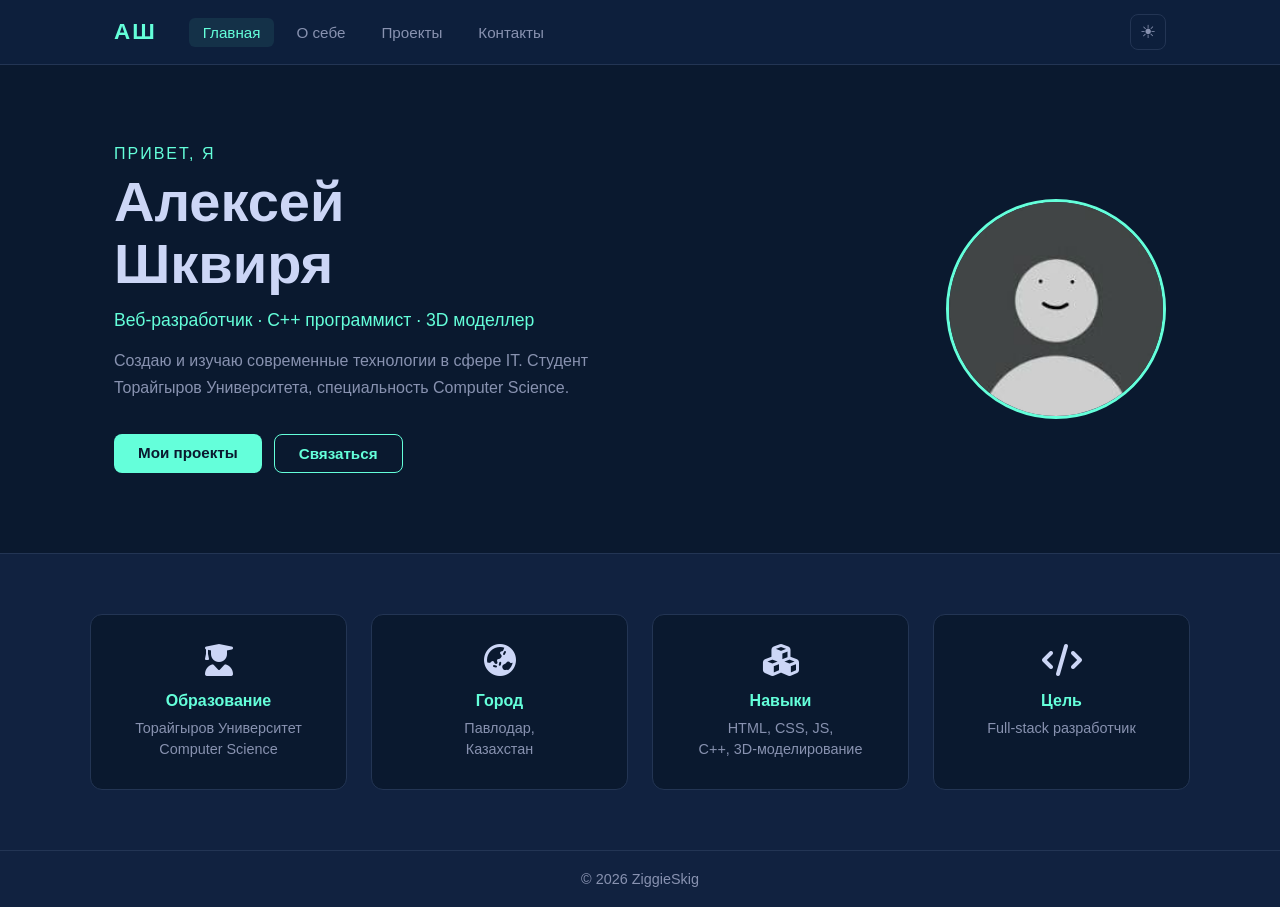
==== index.html @ ce4ff635 "Add files via upload" ====
<!DOCTYPE html>
<html lang="ru">
<head>
    <meta charset="UTF-8">
    <meta name="viewport" content="width=device-width, initial-scale=1.0">
    <title>Алексей Шквиря — Портфолио</title>
    <link rel="stylesheet" href="style.css">
    <link rel="stylesheet" href="https://cdnjs.cloudflare.com/ajax/libs/font-awesome/6.5.0/css/all.min.css">
</head>
<body>

<header class="header">
    <div class="header-inner">
        <div class="logo">АШ</div>
        <nav class="nav">
            <a href="index.html" class="nav-link active">Главная</a>
            <a href="about.html" class="nav-link">О себе</a>
            <a href="projects.html" class="nav-link">Проекты</a>
            <a href="contact.html" class="nav-link">Контакты</a>
        </nav>
        <button class="theme-btn" onclick="toggleTheme()" title="Сменить тему">☀</button>
    </div>
</header>

<main>
    <section class="hero">
        <div class="hero-content">
            <div class="hero-text">
                <p class="hero-label">Привет, я</p>
                <h1 class="hero-title">Алексей<br>Шквиря</h1>
                <p class="hero-sub">Веб‑разработчик · C++ программист · 3D моделлер</p>
                <p class="hero-desc">Создаю и изучаю современные технологии в сфере IT. Студент Торайгыров Университета, специальность Computer Science.</p>
                <div class="hero-btns">
                    <a href="projects.html" class="btn-primary">Мои проекты</a>
                    <a href="contact.html" class="btn-secondary">Связаться</a>
                </div>
            </div>
            <div class="hero-photo">
                <div class="photo-frame">
                    <img src="ava.jpg" alt="Алексей Шквиря" onerror="this.style.display='none'">
                    <div class="photo-placeholder">АШ</div>
                </div>
            </div>
        </div>
    </section>

    <section class="quick-info">
        <div class="info-grid">
            <div class="info-card">
                <span class="info-icon"><i class="fa-solid fa-user-graduate"></i></span>
                <h3>Образование</h3>
                <p>Торайгыров Университет<br>Computer Science</p>
            </div>
            <div class="info-card">
                <span class="info-icon"><i class="fa-solid fa-earth-asia"></i></span>
                <h3>Город</h3>
                <p>Павлодар,<br>Казахстан</p>
            </div>
            <div class="info-card">
                <span class="info-icon"><i class="fa-solid fa-cubes"></i></span>
                <h3>Навыки</h3>
                <p>HTML, CSS, JS,<br>C++, 3D-моделирование</p>
            </div>
            <div class="info-card">
                <span class="info-icon"><i class="fa-solid fa-code"></i></span>
                <h3>Цель</h3>
                <p>Full-stack разработчик</p>
            </div>
        </div>
    </section>
</main>

<footer class="footer">
    <p>© <span id="year"></span> ZiggieSkig</p>
</footer>

<script src="script.js"></script>
</body>
</html>
---- style.css ----
:root {
    --bg: #0a192f;
    --bg2: #112240;
    --bg3: #1d3461;
    --text: #ccd6f6;
    --text2: #8892b0;
    --accent: #64ffda;
    --accent2: #31806d;
    --border: #233554;
    --card-bg: #112240;
    --header-bg: #0d1f3c;
}

body.light {
    --bg: #f0f4f8;
    --bg2: #ffffff;
    --bg3: #e2e8f0;
    --text: #1a202c;
    --text2: #4a5568;
    --accent: #0d7a5f;
    --accent2: #0a6b52;
    --border: #cbd5e0;
    --card-bg: #ffffff;
    --header-bg: #ffffff;
}

*, *::before, *::after { 
    box-sizing: border-box; 
    margin: 0; 
    padding: 0; 
}

body {
    font-family: 'Gill Sans', 'Gill Sans MT', Calibri, sans-serif;
    background-color: var(--bg);
    color: var(--text);
    transition: background 0.3s, color 0.3s;
    min-height: 100vh;
    display: flex;
    flex-direction: column;
}

main { 
    flex: 1; 
}

a { 
    color: var(--accent); 
    text-decoration: none; 
    transition: color 0.2s; 
}
a:hover { 
    color: var(--accent2); 
}

.header {
    background-color: var(--header-bg);
    border-bottom: 1px solid var(--border);
    position: sticky;
    top: 0;
    z-index: 100;
    transition: background 0.3s;
}

.header-inner {
    max-width: 1100px;
    margin: 0 auto;
    padding: 0 24px;
    height: 64px;
    display: flex;
    align-items: center;
    gap: 32px;
}

.logo {
    font-size: 1.4em;
    font-weight: 700;
    color: var(--accent);
    letter-spacing: 2px;
    flex-shrink: 0;
}

.nav {
    display: flex;
    gap: 8px;
    flex: 1;
}

.nav-link {
    color: var(--text2);
    padding: 6px 14px;
    border-radius: 6px;
    font-weight: 500;
    transition: all 0.2s;
    font-size: 0.95em;
}

.nav-link:hover, .nav-link.active {
    color: var(--accent);
    background: rgba(100, 255, 218, 0.08);
}

.theme-btn {
    background: none;
    border: 1px solid var(--border);
    color: var(--text2);
    width: 36px;
    height: 36px;
    border-radius: 8px;
    cursor: pointer;
    font-size: 1.1em;
    transition: all 0.2s;
    flex-shrink: 0;
}

.theme-btn:hover {
    border-color: var(--accent);
    color: var(--accent);
}

/* ===== HERO ===== */
.hero {
    padding: 80px 24px;
    max-width: 1100px;
    margin: 0 auto;
}

.hero-content {
    display: flex;
    align-items: center;
    gap: 60px;
    flex-wrap: wrap;
}

.hero-text { flex: 1; min-width: 280px; }

.hero-label {
    color: var(--accent);
    font-size: 1em;
    letter-spacing: 2px;
    text-transform: uppercase;
    margin-bottom: 8px;
}

.hero-title {
    font-size: 3.5em;
    line-height: 1.1;
    color: var(--text);
    margin-bottom: 16px;
    font-weight: 700;
}

.hero-sub {
    color: var(--accent);
    font-size: 1.1em;
    margin-bottom: 16px;
}

.hero-desc {
    color: var(--text2);
    font-size: 1em;
    line-height: 1.7;
    margin-bottom: 32px;
    max-width: 480px;
}

.hero-btns { 
    display: flex; 
    gap: 12px; 
    flex-wrap: wrap; 
}

.hero-photo { 
    flex-shrink: 0; 
}

.photo-frame {
    width: 220px;
    height: 220px;
    border-radius: 50%;
    border: 3px solid var(--accent);
    overflow: hidden;
    display: flex;
    align-items: center;
    justify-content: center;
    background: var(--bg2);
    position: relative;
}

.photo-frame img {
    width: 100%;
    height: 100%;
    object-fit: cover;
    position: absolute;
}

.photo-placeholder {
    font-size: 3em;
    font-weight: 700;
    color: var(--accent);
}

.btn-primary {
    display: inline-block;
    background: var(--accent);
    color: #0a192f;
    padding: 10px 24px;
    border-radius: 8px;
    font-weight: 700;
    font-size: 0.95em;
    transition: all 0.2s;
    border: none;
    cursor: pointer;
}

.btn-primary:hover {
    background: var(--accent2);
    color: #fff;
    transform: translateY(-1px);
}

.btn-secondary {
    display: inline-block;
    border: 1px solid var(--accent);
    color: var(--accent);
    padding: 10px 24px;
    border-radius: 8px;
    font-weight: 600;
    font-size: 0.95em;
    transition: all 0.2s;
}

.btn-secondary:hover {
    background: rgba(100,255,218,0.08);
    transform: translateY(-1px);
}

.quick-info {
    background: var(--bg2);
    border-top: 1px solid var(--border);
    padding: 60px 24px;
}

.info-grid {
    max-width: 1100px;
    margin: 0 auto;
    display: grid;
    grid-template-columns: repeat(auto-fit, minmax(200px, 1fr));
    gap: 24px;
}

.info-card {
    background: var(--bg);
    border: 1px solid var(--border);
    border-radius: 12px;
    padding: 28px 24px;
    text-align: center;
    transition: border-color 0.2s, transform 0.2s;
}

.info-card:hover {
    border-color: var(--accent);
    transform: translateY(-3px);
}

.info-icon { 
    font-size: 2em; 
    display: block; 
    margin-bottom: 12px; 
}
.info-card h3 { 
    color: var(--accent); 
    font-size: 1em; 
    margin-bottom: 8px; 
}
.info-card p { 
    color: var(--text2); 
    font-size: 0.9em; 
    line-height: 1.5; 
}

.page-hero {
    background: var(--bg2);
    border-bottom: 1px solid var(--border);
    padding: 60px 24px;
    text-align: center;
}

.page-title {
    font-size: 2.8em;
    color: var(--text);
    margin-bottom: 12px;
}

.card {
    background: var(--card-bg);
    border: 1px solid var(--border);
    border-radius: 12px;
    padding: 32px;
    transition: border-color 0.2s;
}

.card:hover { 
    border-color: var(--accent); 
}
.card h2 { 
    color: var(--text); 
    margin-bottom: 20px; 
    font-size: 1.3em; 
}

.about-section {
    max-width: 1100px;
    margin: 0 auto;
    padding: 60px 24px;
    display: flex;
    flex-direction: column;
    gap: 24px;
}

.about-grid {
    display: grid;
    grid-template-columns: 1fr 1fr;
    gap: 24px;
}

.bio-list { 
    list-style: none; 
    display: flex; 
    flex-direction: column; 
    gap: 12px; 
}
.bio-list li { 
    display: flex; 
    gap: 16px; 
    align-items: baseline; 
}
.bio-label { 
    color: var(--accent); 
    font-weight: 600; 
    min-width: 120px; 
    font-size: 0.9em; 
}

.tags { 
    display: flex; 
    flex-wrap: wrap; 
    gap: 10px; 
}
.tag {
    background: rgba(100,255,218,0.1);
    color: var(--accent);
    border: 1px solid rgba(100,255,218,0.3);
    padding: 5px 14px;
    border-radius: 20px;
    font-size: 0.85em;
    font-weight: 500;
}

.skills-grid { 
    display: grid; 
    grid-template-columns: 1fr 1fr; 
    gap: 40px; 
}
.skill-group h3 { 
    color: var(--accent); 
    margin-bottom: 16px; 
}

.skill-item { 
    margin-bottom: 14px; 
}
.skill-info { 
    display: flex; 
    justify-content: space-between; 
    margin-bottom: 6px; 
    font-size: 0.9em; 
    color: var(--text2); 
}
.skill-bar { 
    background: var(--border); 
    border-radius: 4px; 
    height: 6px; 
}
.skill-fill { 
    background: var(--accent); 
    height: 6px; 
    border-radius: 4px; 
    transition: width 0.8s ease; 
}

.quality-list { 
    list-style: none; 
    display: flex; 
    flex-direction: column; 
    gap: 10px; 
}
.quality-list li { 
    color: var(--text2); 
    font-size: 0.95em; 
}
.quality-list li::before { 
    color: var(--accent); 
    margin-right: 8px; 
}

.goals-section p { 
    color: var(--text2); 
    line-height: 1.8; 
}

.section-title {
    font-size: 1.6em;
    color: var(--text);
    margin-bottom: 28px;
    padding-bottom: 12px;
    border-bottom: 1px solid var(--border);
}

.projects-section {
    max-width: 1100px;
    margin: 0 auto;
    padding: 60px 24px;
}

.projects-grid {
    display: grid;
    grid-template-columns: repeat(auto-fit, minmax(320px, 1fr));
    gap: 24px;
    margin-bottom: 24px;
}

.project-card {
    background: var(--card-bg);
    border: 1px solid var(--border);
    border-radius: 12px;
    overflow: hidden;
    transition: border-color 0.2s, transform 0.2s;
}

.project-card:hover {
    border-color: var(--accent);
    transform: translateY(-4px);
}

.project-img {
    background: var(--bg3);
    height: 160px;
    display: flex;
    align-items: center;
    justify-content: center;
}

.project-placeholder { 
    font-size: 4em;
 }

.project-info { 
    padding: 24px; 
}
.project-info h3 { 
    color: var(--text); 
    margin-bottom: 10px; 
    font-size: 1.2em; 
}
.project-info p { 
    color: var(--text2); 
    font-size: 0.9em; 
    line-height: 1.6; 
    margin-bottom: 16px; 
}

.project-tags { 
    display: flex; 
    flex-wrap: wrap; 
    gap: 8px; 
    margin-bottom: 16px; 
}

.project-links { 
    display: flex; 
    gap: 10px; 
    flex-wrap: wrap; 
}

.future-grid {
    display: grid;
    grid-template-columns: repeat(auto-fit, minmax(250px, 1fr));
    gap: 20px;
}

.future-card {
    background: var(--card-bg);
    border: 1px dashed var(--border);
    border-radius: 12px;
    padding: 28px;
    transition: border-color 0.2s;
}

.future-card:hover { 
    border-color: var(--accent); 
}
.future-icon { 
    font-size: 2em; 
    display: block; 
    margin-bottom: 
    12px; 
}
.future-icon i {
    font-size: 2em;
    color: var(--accent);
}
.future-card h3 { 
    color: var(--accent); 
    margin-bottom: 10px; 
}
.future-card p { 
    color: var(--text2); 
    font-size: 0.9em; 
    line-height: 1.6; 
}

.contact-section {
    max-width: 1100px;
    margin: 0 auto;
    padding: 60px 24px;
}

.contact-grid {
    display: grid;
    grid-template-columns: 1fr 1fr;
    gap: 24px;
    align-items: start;
}

.contact-info-wrap { 
    display: flex; 
    flex-direction: column; 
    gap: 24px; 
}

.form-group { 
    margin-bottom: 18px; 
}
.form-group label { 
    display: block; 
    color: var(--text2); 
    margin-bottom: 6px; 
    font-size: 0.9em; 
}

.form-group input,
.form-group textarea {
    width: 100%;
    background: var(--bg);
    border: 1px solid var(--border);
    border-radius: 8px;
    padding: 10px 14px;
    color: var(--text);
    font-family: inherit;
    font-size: 0.95em;
    transition: border-color 0.2s;
    resize: vertical;
}

.form-group input:focus,
.form-group textarea:focus {
    outline: none;
    border-color: var(--accent);
}

.contact-list { 
    list-style: none; 
    display: flex; 
    flex-direction: column; 
    gap: 20px; 
}
.contact-list li { 
    display: flex; 
    align-items: flex-start; 
    gap: 16px; 
}
.contact-icon { 
    font-size: 1.4em; 
    width: 32px; 
    text-align: center; 
    flex-shrink: 0; 
    margin-top: 2px; 
}
.contact-label { 
    color: var(--text2); 
    font-size: 0.8em; 
    margin-bottom: 2px; 
}
.contact-list a { 
    color: var(--accent); 
    font-size: 0.95em; 
}
.contact-list a:hover { 
    color: var(--accent2); 
}

.social-grid { 
    display: grid; 
    grid-template-columns: 1fr 1fr; 
    gap: 10px; 
}
.social-btn {
    background: var(--bg);
    border: 1px solid var(--border);
    color: var(--text2);
    padding: 10px;
    border-radius: 8px;
    text-align: center;
    font-size: 0.9em;
    transition: all 0.2s;
}
.social-btn:hover {
    border-color: var(--accent);
    color: var(--accent);
    background: rgba(100,255,218,0.05);
}

.footer {
    background: var(--bg2);
    border-top: 1px solid var(--border);
    text-align: center;
    padding: 20px;
    color: var(--text2);
    font-size: 0.9em;
}
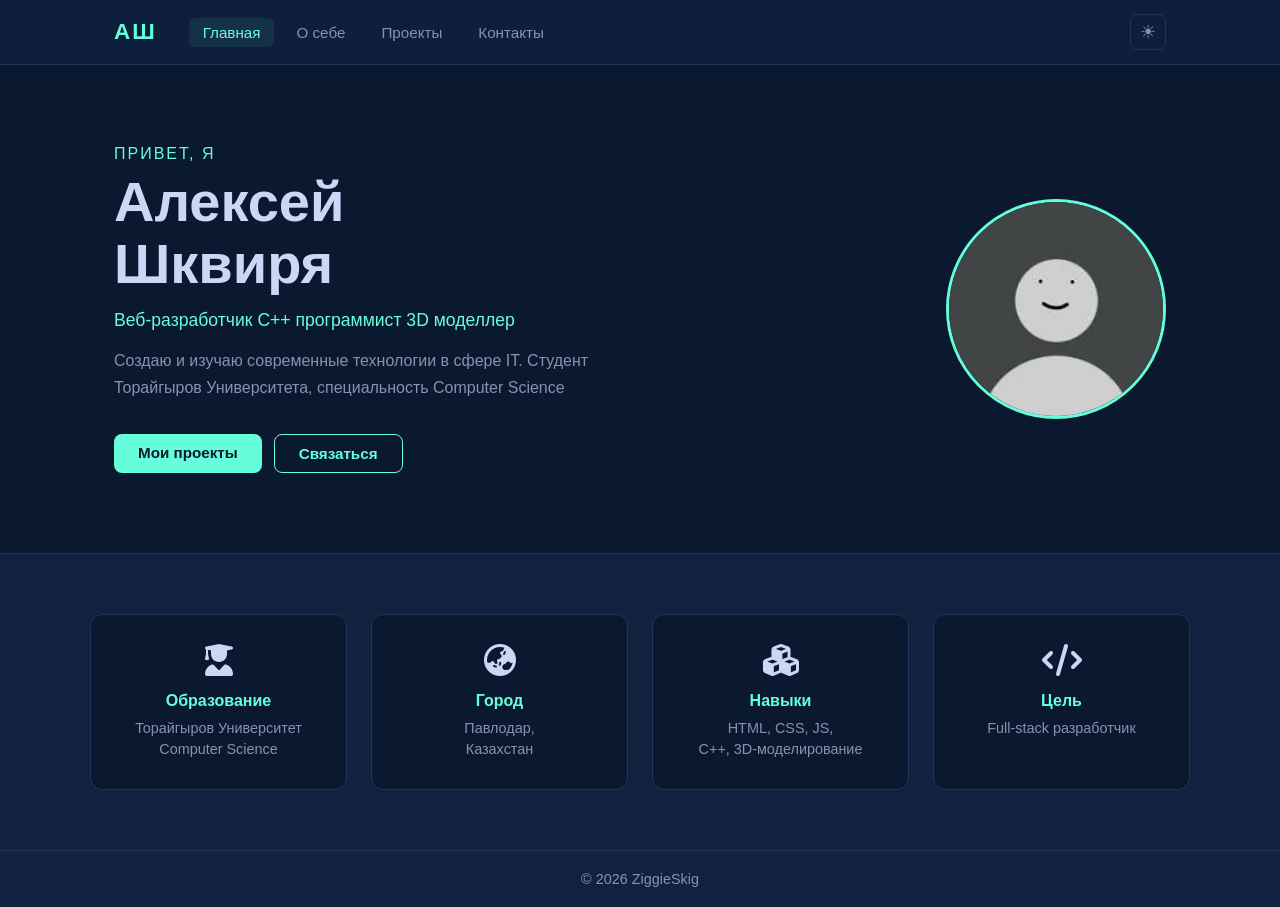
==== commit c7128c7b: "Update index.html" ====
--- a/index.html
+++ b/index.html
@@ -3,7 +3,7 @@
 <head>
     <meta charset="UTF-8">
     <meta name="viewport" content="width=device-width, initial-scale=1.0">
-    <title>Алексей Шквиря — Портфолио</title>
+    <title>Алексей Шквиря - Портфолио</title>
     <link rel="stylesheet" href="style.css">
     <link rel="stylesheet" href="https://cdnjs.cloudflare.com/ajax/libs/font-awesome/6.5.0/css/all.min.css">
 </head>
@@ -28,8 +28,8 @@
             <div class="hero-text">
                 <p class="hero-label">Привет, я</p>
                 <h1 class="hero-title">Алексей<br>Шквиря</h1>
-                <p class="hero-sub">Веб‑разработчик · C++ программист · 3D моделлер</p>
-                <p class="hero-desc">Создаю и изучаю современные технологии в сфере IT. Студент Торайгыров Университета, специальность Computer Science.</p>
+                <p class="hero-sub">Веб‑разработчик  C++ программист  3D моделлер</p>
+                <p class="hero-desc">Создаю и изучаю современные технологии в сфере IT. Студент Торайгыров Университета, специальность Computer Science</p>
                 <div class="hero-btns">
                     <a href="projects.html" class="btn-primary">Мои проекты</a>
                     <a href="contact.html" class="btn-secondary">Связаться</a>
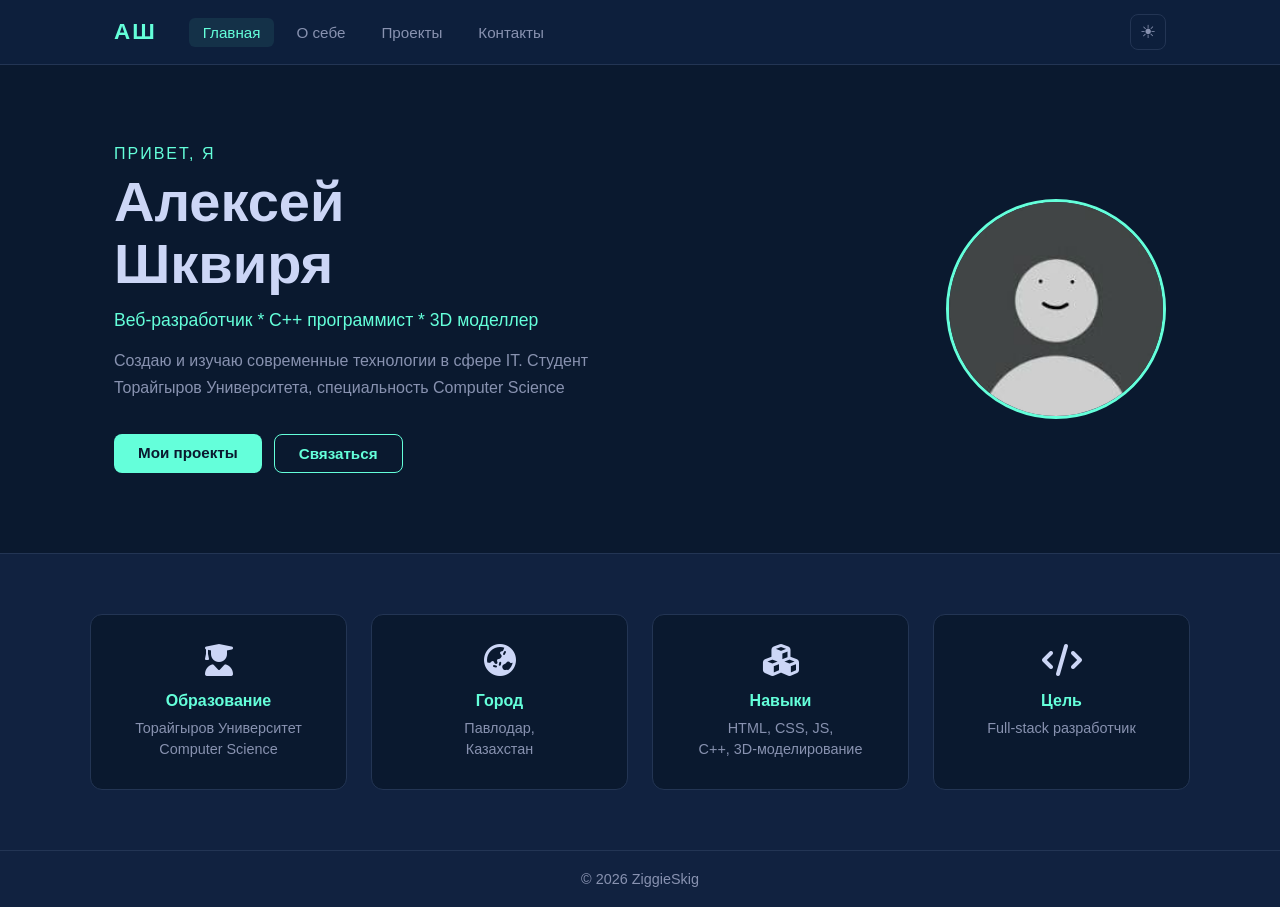
==== commit e649c6db: "Update index.html" ====
--- a/index.html
+++ b/index.html
@@ -28,7 +28,7 @@
             <div class="hero-text">
                 <p class="hero-label">Привет, я</p>
                 <h1 class="hero-title">Алексей<br>Шквиря</h1>
-                <p class="hero-sub">Веб‑разработчик  C++ программист  3D моделлер</p>
+                <p class="hero-sub">Веб‑разработчик * C++ программист * 3D моделлер</p>
                 <p class="hero-desc">Создаю и изучаю современные технологии в сфере IT. Студент Торайгыров Университета, специальность Computer Science</p>
                 <div class="hero-btns">
                     <a href="projects.html" class="btn-primary">Мои проекты</a>
